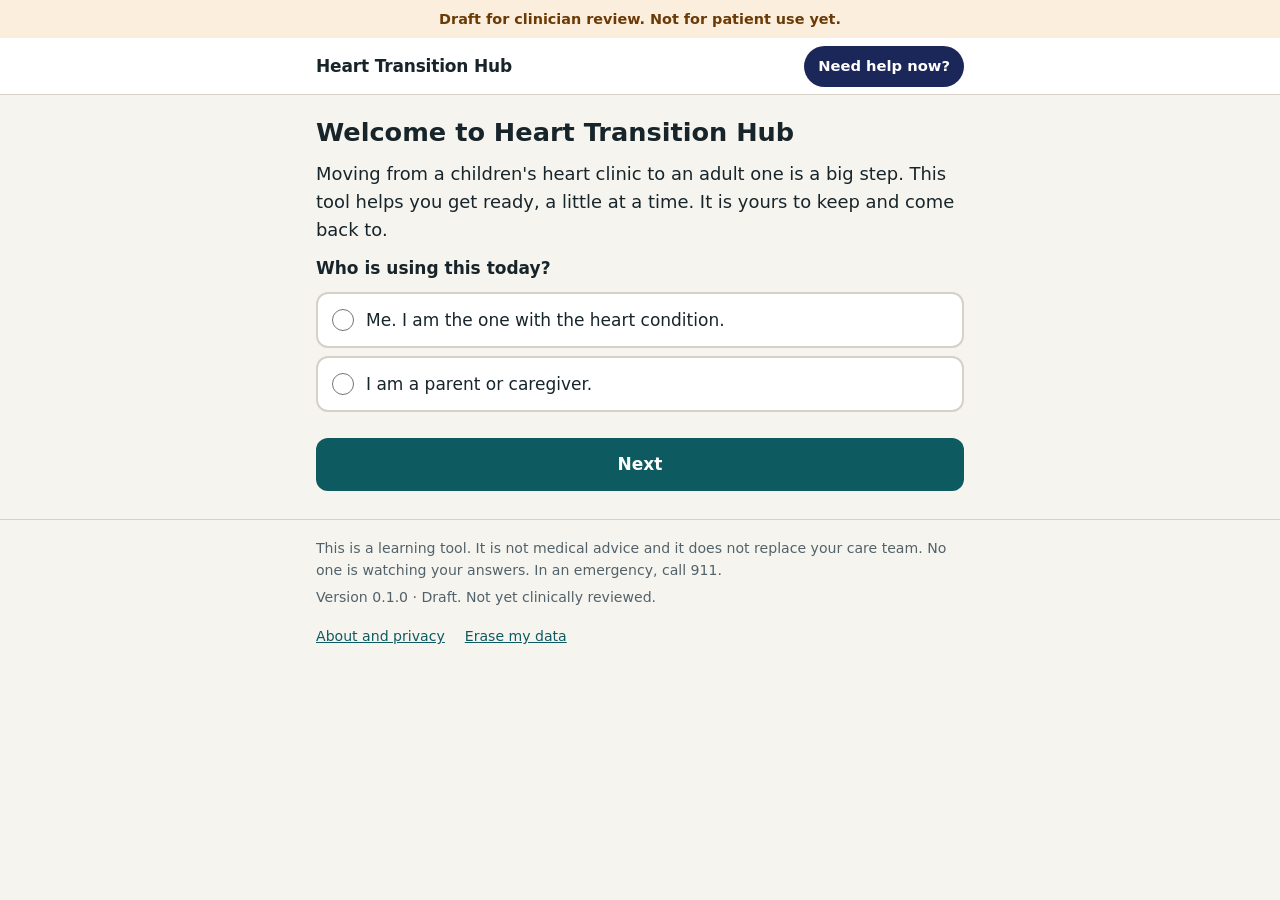
==== index.html @ d945c00b "First working draft of Heart Transition Hub (v0.1.0) Patient-facing tool for young people with conge" ====
<!doctype html>
<html lang="en">
<head>
<meta charset="utf-8">
<meta name="viewport" content="width=device-width, initial-scale=1">
<!-- Nothing typed into this tool may leave the device: connect-src 'none' blocks all network calls from the page. -->
<meta http-equiv="Content-Security-Policy" content="default-src 'none'; script-src 'self'; style-src 'self'; img-src 'self' data:; connect-src 'none'; worker-src 'self'; form-action 'none'; base-uri 'none'">
<meta name="referrer" content="no-referrer">
<meta name="theme-color" content="#0e5a61">
<title>Heart Transition Hub</title>
<link rel="icon" href="data:image/svg+xml,%3Csvg xmlns='http://www.w3.org/2000/svg' viewBox='0 0 32 32'%3E%3Crect width='32' height='32' rx='7' fill='%230e5a61'/%3E%3Cpath d='M16 25s-8-5-8-11a4.5 4.5 0 0 1 8-2.7A4.5 4.5 0 0 1 24 14c0 6-8 11-8 11z' fill='%23fff'/%3E%3C/svg%3E">
<link rel="stylesheet" href="css/styles.css">
</head>
<body>
<div id="app"></div>
<noscript><p class="noscript">Heart Transition Hub needs JavaScript turned on to work. Nothing you type is sent anywhere.</p></noscript>
<script src="js/core.js"></script>
<script src="content/languages.js"></script>
<script src="js/pdf.js"></script>
<script src="js/export.js"></script>
<script src="js/app.js"></script>
</body>
</html>
---- css/styles.css ----
/* Heart Transition Hub. Mobile-first, light and dark, WCAG 2.1 AA contrast. */
:root {
  --bg: #f6f4ef;
  --surface: #ffffff;
  --ink: #17252b;
  --muted: #52626a;
  --line: #d6d1c4;
  --brand: #0e5a61;
  --brand-ink: #ffffff;
  --brand-soft: #dcefee;
  --warm-soft: #fbeedd;
  --warm-ink: #6b3a06;
  --ok: #17693f;
  --danger: #a3261c;
  --crisis: #1c2759;
  --crisis-ink: #ffffff;
  --crisis-btn: #ffffff;
  --crisis-btn-ink: #1c2759;
  --focus: #b4530a;
  --radius: 14px;
  color-scheme: light dark;
}
@media (prefers-color-scheme: dark) {
  :root {
    --bg: #0f171a;
    --surface: #18242a;
    --ink: #e9eff1;
    --muted: #a7b6bd;
    --line: #314149;
    --brand: #74d3d1;
    --brand-ink: #05272a;
    --brand-soft: #163a3d;
    --warm-soft: #3a2a14;
    --warm-ink: #f6d9b0;
    --ok: #7fdcaa;
    --danger: #ff9d92;
    --crisis: #27347a;
    --focus: #ffb86b;
  }
}

* { box-sizing: border-box; }
html { -webkit-text-size-adjust: 100%; }
body {
  margin: 0;
  background: var(--bg);
  color: var(--ink);
  font: 1.0625rem/1.55 system-ui, -apple-system, "Segoe UI", Roboto, "Helvetica Neue", Arial, sans-serif;
  padding-bottom: 76px; /* room for the bottom tab bar */
}
.wrap { max-width: 680px; margin: 0 auto; padding: 0 16px; }
.noscript { max-width: 680px; margin: 40px auto; padding: 0 16px; }

h1 { font-size: 1.6rem; line-height: 1.2; margin: 22px 0 12px; text-wrap: balance; }
h1:focus { outline: none; }
h2 { font-size: 1.2rem; line-height: 1.25; margin: 0 0 8px; }
h3 { font-size: 1.02rem; margin: 18px 0 2px; }
p { margin: 0 0 12px; }
a { color: var(--brand); }
.lead { font-size: 1.12rem; }
.muted, .hint { color: var(--muted); }
.hint { font-size: 0.94rem; margin-bottom: 8px; }
.eyebrow { font-size: 0.82rem; font-weight: 700; letter-spacing: 0.06em; text-transform: uppercase; color: var(--brand); margin-bottom: 6px; }
.section-title { margin: 26px 0 10px; }

:focus-visible { outline: 3px solid var(--focus); outline-offset: 2px; border-radius: 6px; }
main:focus { outline: none; }

.skip { position: absolute; left: -999px; top: 8px; background: var(--surface); padding: 10px 14px; border-radius: 8px; z-index: 20; }
.skip:focus { left: 8px; }

.draft-banner { margin: 0; padding: 8px 16px; text-align: center; font-size: 0.9rem; font-weight: 700; background: var(--warm-soft); color: var(--warm-ink); }

/* header */
.top { background: var(--surface); border-bottom: 1px solid var(--line); }
.top .wrap { display: flex; align-items: center; justify-content: space-between; gap: 12px; min-height: 56px; }
.brand { font-weight: 800; color: var(--ink); text-decoration: none; letter-spacing: -0.01em; }
.help-btn {
  background: var(--crisis); color: var(--crisis-ink); text-decoration: none; font-weight: 700; font-size: 0.92rem;
  padding: 9px 14px; border-radius: 999px; white-space: nowrap;
}

/* tab bar: bottom on phones, under the header on wide screens */
.tabs {
  position: fixed; left: 0; right: 0; bottom: 0; z-index: 10; display: flex;
  background: var(--surface); border-top: 1px solid var(--line);
  padding-bottom: env(safe-area-inset-bottom);
}
.tabs a {
  flex: 1; text-align: center; padding: 16px 4px; min-height: 56px; text-decoration: none;
  color: var(--muted); font-weight: 650; font-size: 0.95rem; border-top: 3px solid transparent;
}
.tabs a[aria-current="page"] { color: var(--brand); border-top-color: var(--brand); }
@media (min-width: 760px) {
  body { padding-bottom: 0; }
  .tabs { position: static; justify-content: center; border-top: 0; border-bottom: 1px solid var(--line); }
  .tabs a { flex: 0 0 150px; border-top: 0; border-bottom: 3px solid transparent; }
  .tabs a[aria-current="page"] { border-bottom-color: var(--brand); }
}

/* cards and callouts */
.card { background: var(--surface); border: 1px solid var(--line); border-radius: var(--radius); padding: 18px; margin: 0 0 16px; }
.card > :last-child { margin-bottom: 0; }
.callout { background: var(--warm-soft); color: var(--warm-ink); border-radius: 12px; padding: 12px 14px; }
.callout.warn { margin-top: 16px; }

/* buttons */
.btn {
  display: inline-flex; align-items: center; justify-content: center; min-height: 48px; padding: 11px 20px;
  border-radius: 12px; border: 2px solid transparent; font: inherit; font-weight: 700; text-decoration: none; cursor: pointer;
}
.btn.primary { background: var(--brand); color: var(--brand-ink); }
.btn.secondary { background: var(--brand-soft); color: var(--ink); border-color: var(--brand); }
.btn.ghost { background: transparent; color: var(--ink); border-color: var(--line); }
.btn.danger { background: transparent; color: var(--danger); border-color: var(--danger); }
.btn.small { min-height: 44px; padding: 6px 14px; font-size: 0.92rem; }
.btn.link { background: none; border: 0; padding: 0; min-height: 44px; color: var(--brand); text-decoration: underline; font-weight: 400; }
.actions { display: flex; gap: 10px; flex-wrap: wrap; margin: 18px 0; }
.actions .btn.primary { flex: 1; }
.actions.stack { flex-direction: column; }

/* forms */
.field { margin: 0 0 16px; }
label, legend { font-weight: 650; }
.field > label { display: block; margin-bottom: 6px; }
input[type="text"], input[type="tel"], input[type="date"], textarea, select {
  width: 100%; min-height: 48px; padding: 10px 12px; font: inherit; color: var(--ink);
  background: var(--surface); border: 2px solid var(--line); border-radius: 10px;
}
input.short { max-width: 9em; }
textarea { resize: vertical; }
fieldset { border: 0; padding: 0; margin: 0 0 16px; min-width: 0; }
legend { padding: 0; margin-bottom: 10px; }
legend.question { font-size: 1.3rem; line-height: 1.3; font-weight: 750; margin-bottom: 16px; }
.stem { color: var(--muted); margin-top: 14px; }
.choice {
  display: flex; align-items: flex-start; gap: 12px; padding: 13px 14px; margin-bottom: 8px; min-height: 52px;
  background: var(--surface); border: 2px solid var(--line); border-radius: 12px; cursor: pointer; font-weight: 500;
}
.choice input { width: 22px; height: 22px; margin: 2px 0 0; flex: none; accent-color: var(--brand); }
.choice:has(input:checked) { border-color: var(--brand); background: var(--brand-soft); }
.choice:has(input:disabled) { opacity: 0.6; cursor: default; }
.explain { margin: -2px 0 12px 14px; padding: 10px 14px; border-left: 4px solid var(--brand); background: var(--brand-soft); border-radius: 0 10px 10px 0; font-size: 0.98rem; }
.error { color: var(--danger); font-weight: 700; }
.row { background: var(--surface); border: 1px solid var(--line); border-radius: var(--radius); padding: 14px; margin-bottom: 12px; }
.row legend { float: left; width: 100%; color: var(--muted); font-size: 0.9rem; }
.row legend + * { clear: both; }
.list > .btn { margin-bottom: 12px; }
.inline { display: flex; gap: 8px; }
.inline input { flex: 1; min-width: 0; }

progress { width: 100%; height: 10px; accent-color: var(--brand); border: 0; border-radius: 999px; overflow: hidden; background: var(--line); appearance: none; -webkit-appearance: none; }
progress::-webkit-progress-bar { background: var(--line); }
progress::-webkit-progress-value { background: var(--brand); }
progress::-moz-progress-bar { background: var(--brand); }

/* lists */
.bullets { margin: 0 0 14px; padding-left: 1.2em; }
.bullets li { margin-bottom: 8px; }
.todo { list-style: none; margin: 0 0 14px; padding: 0; }
.todo li { border-bottom: 1px solid var(--line); }
.todo a { display: flex; justify-content: space-between; align-items: center; gap: 12px; padding: 13px 0; text-decoration: none; color: var(--ink); font-weight: 600; }
.todo a::after { content: "\203A"; color: var(--brand); font-size: 1.3em; line-height: 1; }
.parts { list-style: none; margin: 0 0 16px; padding: 0; counter-reset: part; }
.part {
  display: flex; justify-content: space-between; align-items: center; gap: 10px; padding: 14px 16px; margin-bottom: 8px; min-height: 56px;
  background: var(--surface); border: 1px solid var(--line); border-radius: 12px; text-decoration: none; color: var(--ink); font-weight: 650;
}
.status { font-size: 0.82rem; font-weight: 700; padding: 3px 10px; border-radius: 999px; border: 1px solid var(--line); color: var(--muted); white-space: nowrap; }
.status.ok { color: var(--ok); border-color: var(--ok); }
.tiles { display: grid; gap: 10px; grid-template-columns: repeat(auto-fit, minmax(190px, 1fr)); margin-bottom: 16px; }
.tile { display: flex; flex-direction: column; gap: 6px; padding: 16px; background: var(--surface); border: 1px solid var(--line); border-radius: var(--radius); text-decoration: none; color: var(--ink); }
.tile .muted { font-size: 0.92rem; }
.sources { list-style: none; margin: 0; padding: 0; }
.sources li { padding: 10px 0; border-bottom: 1px solid var(--line); }
.sources li:last-child { border-bottom: 0; }
.sources a { display: block; font-weight: 600; overflow-wrap: anywhere; }
.sources .muted { font-size: 0.9rem; }
.score { font-size: 1.35rem; font-weight: 800; }

/* crisis resources: calm, impossible to miss */
.crisis { background: var(--surface); border: 2px solid var(--crisis); border-radius: var(--radius); padding: 18px; margin: 0 0 16px; }
.crisis.urgent { background: var(--crisis); color: var(--crisis-ink); }
.crisis > :last-child { margin-bottom: 0; }
.crisis-links { display: grid; gap: 10px; margin: 14px 0; }
.crisis-btn { flex-direction: column; align-items: flex-start; gap: 0; background: var(--crisis); color: var(--crisis-ink); padding: 12px 16px; }
.crisis-btn strong { font-size: 1.15rem; }
.crisis-btn span { font-weight: 400; font-size: 0.9rem; }
.crisis.urgent .crisis-btn { background: var(--crisis-btn); color: var(--crisis-btn-ink); }

/* footer */
.foot { margin-top: 28px; padding: 18px 0 24px; border-top: 1px solid var(--line); color: var(--muted); font-size: 0.88rem; }
.foot p { margin-bottom: 6px; }
.foot-actions { display: flex; gap: 20px; align-items: center; flex-wrap: wrap; }
.foot-actions a { display: inline-flex; align-items: center; min-height: 44px; }

@media (prefers-reduced-motion: no-preference) {
  .btn, .choice, .tile, .part { transition: background-color 0.12s, border-color 0.12s; }
}
@media print {
  .top, .tabs, .foot, .skip, .actions { display: none; }
  body { background: #fff; padding: 0; }
}
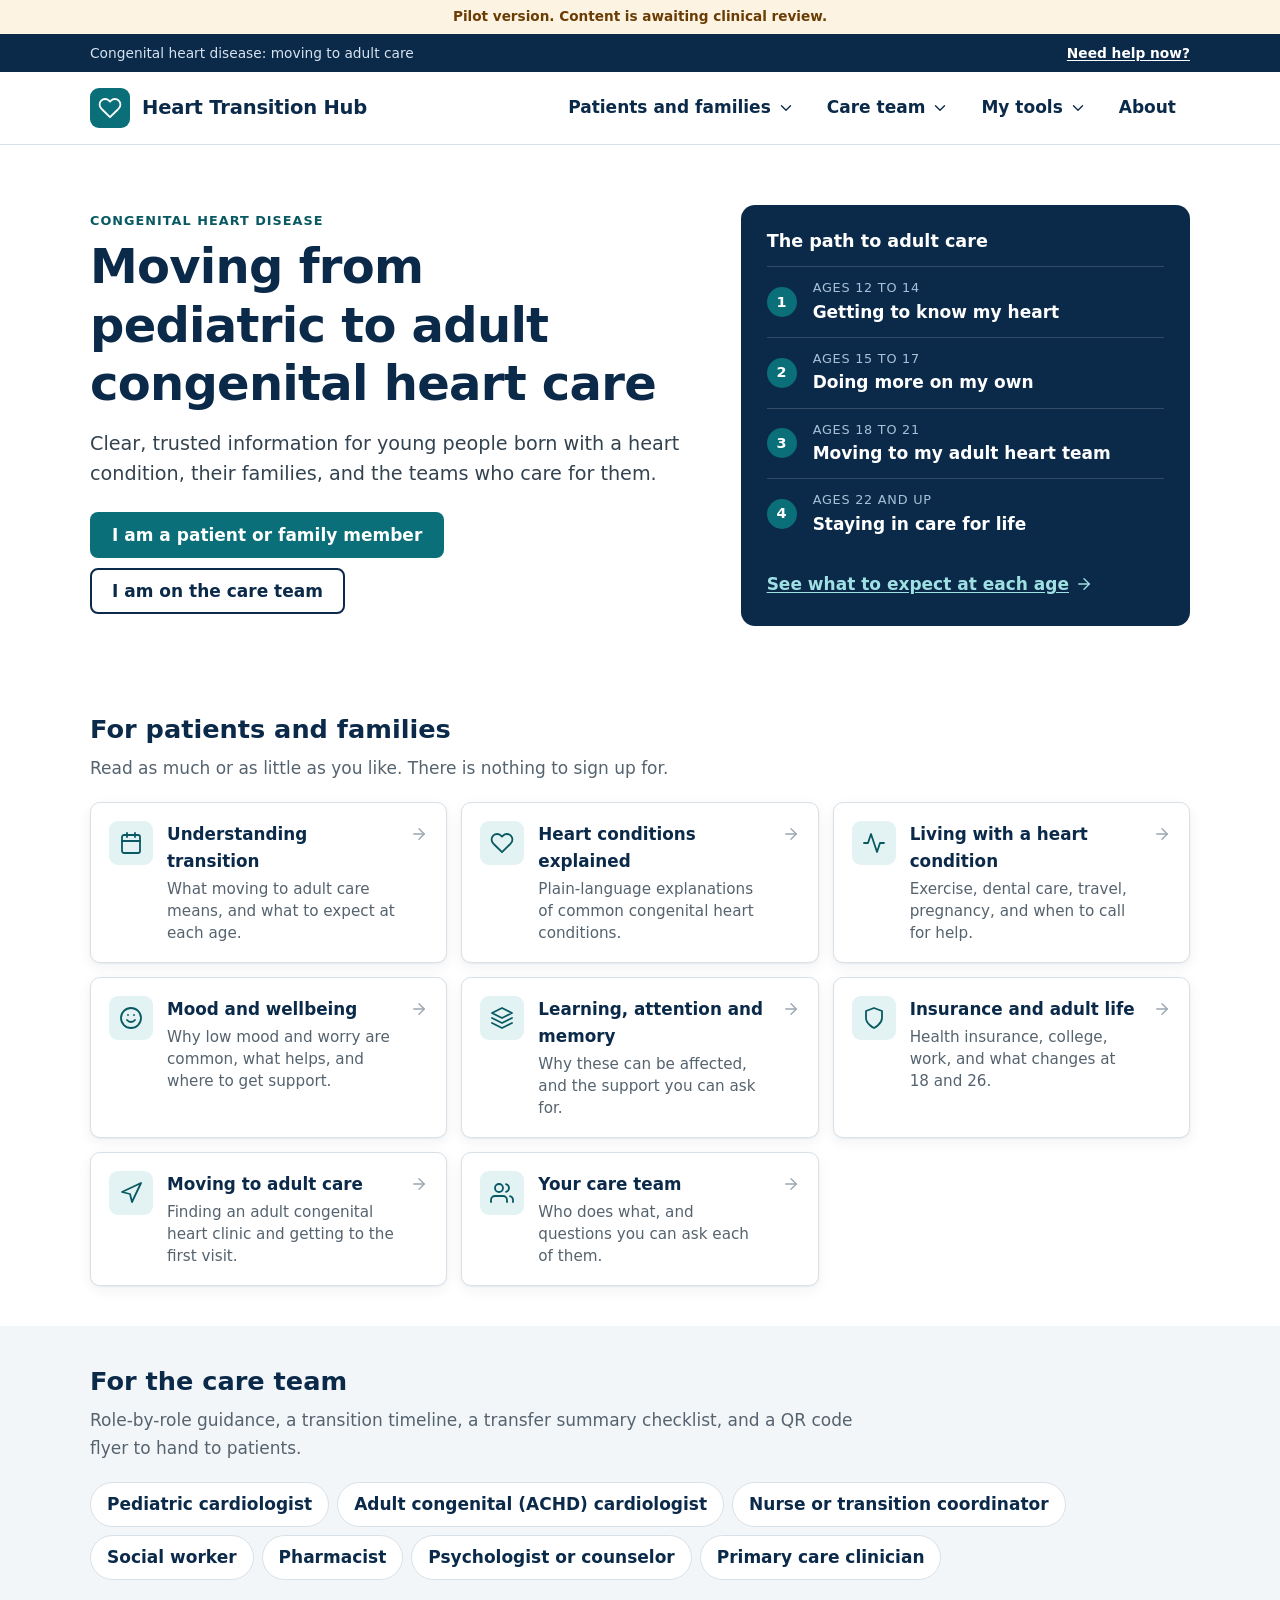
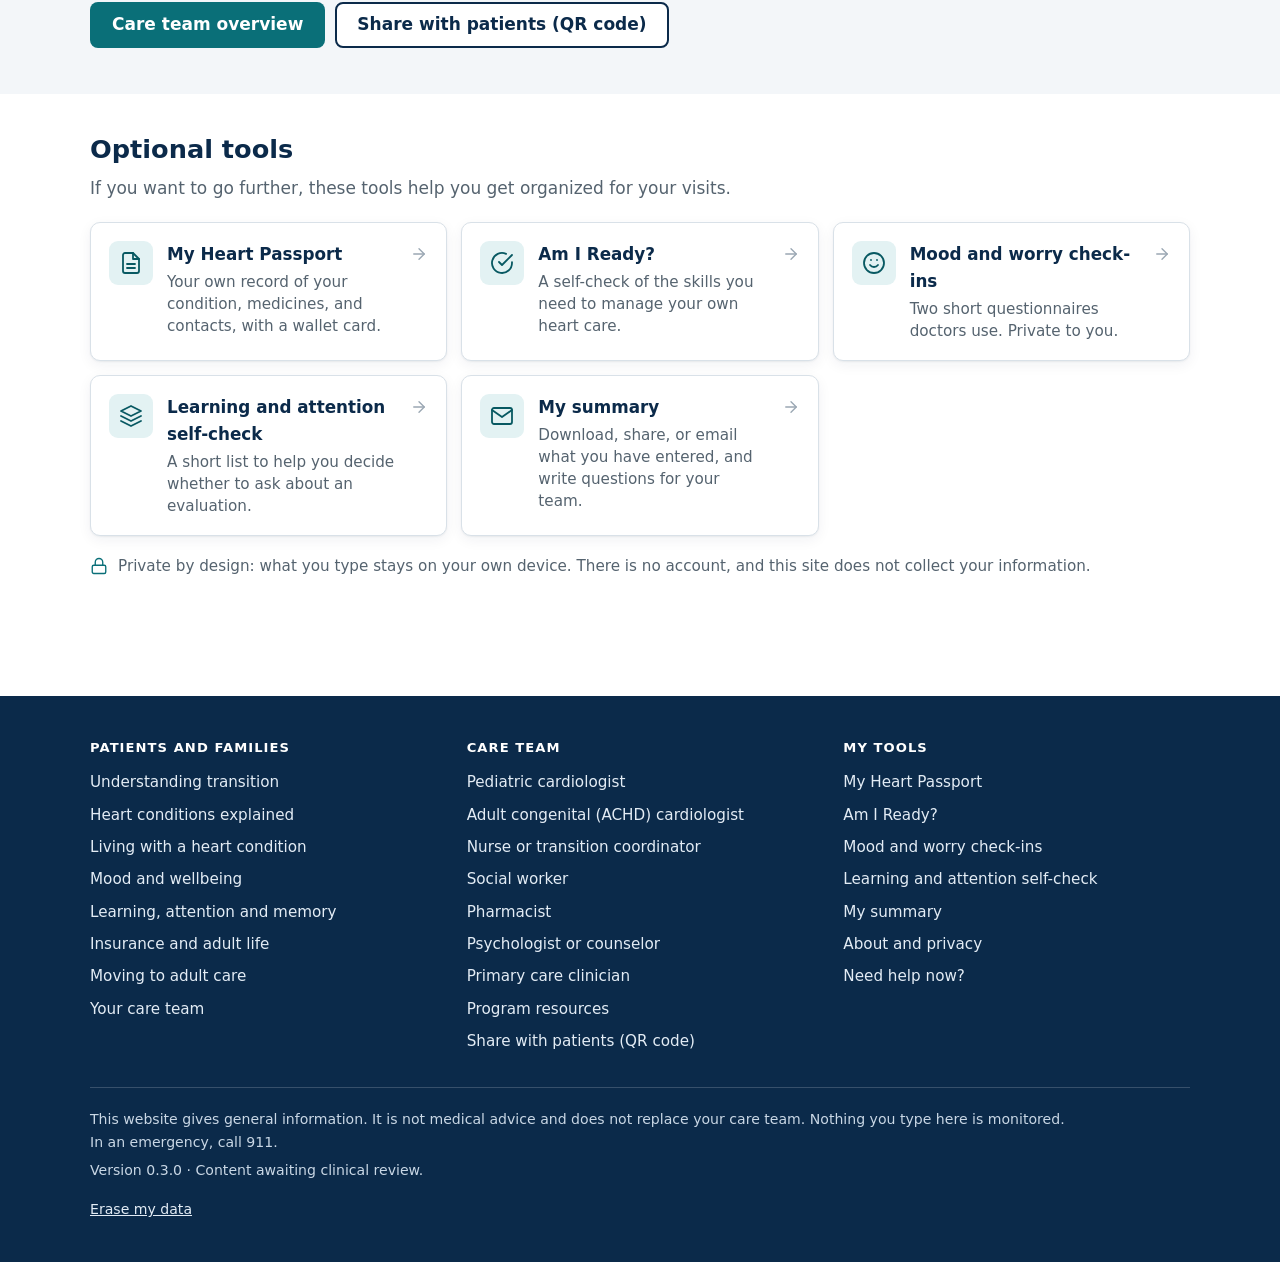
==== commit 8e2948e8: "Redesign as an information website with a care-team section (v0.3.0) The site no longer opens with q" ====
--- a/index.html
+++ b/index.html
@@ -6,9 +6,10 @@
 <!-- Nothing typed into this tool may leave the device: connect-src 'none' blocks all network calls from the page. -->
 <meta http-equiv="Content-Security-Policy" content="default-src 'none'; script-src 'self'; style-src 'self'; img-src 'self' data:; connect-src 'none'; worker-src 'self'; form-action 'none'; base-uri 'none'">
 <meta name="referrer" content="no-referrer">
-<meta name="theme-color" content="#0e5a61">
+<meta name="theme-color" content="#0b2a4a">
+<meta name="description" content="Clear information for young people with congenital heart disease moving from pediatric to adult heart care, their families, and their care teams.">
 <title>Heart Transition Hub</title>
-<link rel="icon" href="data:image/svg+xml,%3Csvg xmlns='http://www.w3.org/2000/svg' viewBox='0 0 32 32'%3E%3Crect width='32' height='32' rx='7' fill='%230e5a61'/%3E%3Cpath d='M16 25s-8-5-8-11a4.5 4.5 0 0 1 8-2.7A4.5 4.5 0 0 1 24 14c0 6-8 11-8 11z' fill='%23fff'/%3E%3C/svg%3E">
+<link rel="icon" href="data:image/svg+xml,%3Csvg xmlns='http://www.w3.org/2000/svg' viewBox='0 0 32 32'%3E%3Crect width='32' height='32' rx='7' fill='%230a6f78'/%3E%3Cpath d='M16 25s-8-5-8-11a4.5 4.5 0 0 1 8-2.7A4.5 4.5 0 0 1 24 14c0 6-8 11-8 11z' fill='%23fff'/%3E%3C/svg%3E">
 <link rel="stylesheet" href="css/styles.css">
 </head>
 <body>
--- a/css/styles.css
+++ b/css/styles.css
@@ -1,203 +1,286 @@
-/* Heart Transition Hub. Mobile-first, light and dark, WCAG 2.1 AA contrast. */
+/* Heart Transition Hub. Clinical, information-first design. WCAG 2.1 AA contrast. */
 :root {
-  --bg: #f6f4ef;
-  --surface: #ffffff;
-  --ink: #17252b;
-  --muted: #52626a;
-  --line: #d6d1c4;
-  --brand: #0e5a61;
-  --brand-ink: #ffffff;
-  --brand-soft: #dcefee;
-  --warm-soft: #fbeedd;
-  --warm-ink: #6b3a06;
+  --navy: #0b2a4a;
+  --navy-2: #123a63;
+  --teal: #0a6f78;
+  --teal-dark: #085962;
+  --teal-soft: #e3f2f3;
+  --ink: #1b2733;
+  --muted: #55636f;
+  --line: #d9e1e8;
+  --bg: #ffffff;
+  --bg-alt: #f3f6f9;
+  --warm-soft: #fdf3e3;
+  --warm-ink: #6a3d05;
   --ok: #17693f;
-  --danger: #a3261c;
-  --crisis: #1c2759;
-  --crisis-ink: #ffffff;
-  --crisis-btn: #ffffff;
-  --crisis-btn-ink: #1c2759;
-  --focus: #b4530a;
-  --radius: 14px;
-  color-scheme: light dark;
-}
-@media (prefers-color-scheme: dark) {
-  :root {
-    --bg: #0f171a;
-    --surface: #18242a;
-    --ink: #e9eff1;
-    --muted: #a7b6bd;
-    --line: #314149;
-    --brand: #74d3d1;
-    --brand-ink: #05272a;
-    --brand-soft: #163a3d;
-    --warm-soft: #3a2a14;
-    --warm-ink: #f6d9b0;
-    --ok: #7fdcaa;
-    --danger: #ff9d92;
-    --crisis: #27347a;
-    --focus: #ffb86b;
-  }
+  --danger: #a4262c;
+  --focus: #c2570c;
+  --radius: 10px;
+  --shadow: 0 1px 2px rgba(11, 42, 74, 0.06), 0 4px 14px rgba(11, 42, 74, 0.06);
+  color-scheme: light;
 }
 
 * { box-sizing: border-box; }
-html { -webkit-text-size-adjust: 100%; }
+html { -webkit-text-size-adjust: 100%; scroll-behavior: smooth; }
 body {
-  margin: 0;
-  background: var(--bg);
-  color: var(--ink);
-  font: 1.0625rem/1.55 system-ui, -apple-system, "Segoe UI", Roboto, "Helvetica Neue", Arial, sans-serif;
-  padding-bottom: 76px; /* room for the bottom tab bar */
-}
-.wrap { max-width: 680px; margin: 0 auto; padding: 0 16px; }
-.noscript { max-width: 680px; margin: 40px auto; padding: 0 16px; }
-
-h1 { font-size: 1.6rem; line-height: 1.2; margin: 22px 0 12px; text-wrap: balance; }
+  margin: 0; background: var(--bg); color: var(--ink);
+  font: 1.0625rem/1.6 "Segoe UI", system-ui, -apple-system, Roboto, "Helvetica Neue", Arial, sans-serif;
+}
+.wrap { max-width: 1140px; margin: 0 auto; padding: 0 20px; }
+.wrap.reading { max-width: 800px; }
+.narrow { max-width: 760px; }
+.noscript { max-width: 760px; margin: 40px auto; padding: 0 20px; }
+
+h1, h2, h3, h4 { color: var(--navy); line-height: 1.22; margin: 0; text-wrap: balance; }
+h1 { font-size: clamp(1.75rem, 1.2rem + 2vw, 2.35rem); letter-spacing: -0.015em; margin: 6px 0 14px; }
 h1:focus { outline: none; }
-h2 { font-size: 1.2rem; line-height: 1.25; margin: 0 0 8px; }
-h3 { font-size: 1.02rem; margin: 18px 0 2px; }
-p { margin: 0 0 12px; }
-a { color: var(--brand); }
-.lead { font-size: 1.12rem; }
+h2 { font-size: 1.35rem; margin: 30px 0 10px; }
+h3 { font-size: 1.15rem; margin: 0 0 8px; }
+h4 { font-size: 0.98rem; margin: 16px 0 6px; }
+p { margin: 0 0 14px; }
+a { color: var(--teal-dark); text-underline-offset: 2px; }
+a:hover { color: var(--navy); }
+.lead { font-size: 1.2rem; color: #33424f; margin-bottom: 22px; }
 .muted, .hint { color: var(--muted); }
-.hint { font-size: 0.94rem; margin-bottom: 8px; }
-.eyebrow { font-size: 0.82rem; font-weight: 700; letter-spacing: 0.06em; text-transform: uppercase; color: var(--brand); margin-bottom: 6px; }
-.section-title { margin: 26px 0 10px; }
-
-:focus-visible { outline: 3px solid var(--focus); outline-offset: 2px; border-radius: 6px; }
+.hint { font-size: 0.94rem; margin-bottom: 10px; }
+.eyebrow { font-size: 0.8rem; font-weight: 700; letter-spacing: 0.08em; text-transform: uppercase; color: var(--teal-dark); margin-bottom: 6px; }
+.section-title { margin: 40px 0 6px; }
+.visually-hidden { position: absolute; width: 1px; height: 1px; overflow: hidden; clip-path: inset(50%); white-space: nowrap; }
+
+:focus-visible { outline: 3px solid var(--focus); outline-offset: 2px; border-radius: 4px; }
 main:focus { outline: none; }
-
-.skip { position: absolute; left: -999px; top: 8px; background: var(--surface); padding: 10px 14px; border-radius: 8px; z-index: 20; }
+.skip { position: absolute; left: -999px; top: 8px; background: #fff; padding: 10px 14px; border-radius: 6px; z-index: 50; }
 .skip:focus { left: 8px; }
 
-.draft-banner { margin: 0; padding: 8px 16px; text-align: center; font-size: 0.9rem; font-weight: 700; background: var(--warm-soft); color: var(--warm-ink); }
-
-/* header */
-.top { background: var(--surface); border-bottom: 1px solid var(--line); }
-.top .wrap { display: flex; align-items: center; justify-content: space-between; gap: 12px; min-height: 56px; }
-.brand { font-weight: 800; color: var(--ink); text-decoration: none; letter-spacing: -0.01em; }
-.help-btn {
-  background: var(--crisis); color: var(--crisis-ink); text-decoration: none; font-weight: 700; font-size: 0.92rem;
-  padding: 9px 14px; border-radius: 999px; white-space: nowrap;
-}
-
-/* tab bar: bottom on phones, under the header on wide screens */
-.tabs {
-  position: fixed; left: 0; right: 0; bottom: 0; z-index: 10; display: flex;
-  background: var(--surface); border-top: 1px solid var(--line);
-  padding-bottom: env(safe-area-inset-bottom);
-}
-.tabs a {
-  flex: 1; text-align: center; padding: 16px 4px; min-height: 56px; text-decoration: none;
-  color: var(--muted); font-weight: 650; font-size: 0.95rem; border-top: 3px solid transparent;
-}
-.tabs a[aria-current="page"] { color: var(--brand); border-top-color: var(--brand); }
-@media (min-width: 760px) {
-  body { padding-bottom: 0; }
-  .tabs { position: static; justify-content: center; border-top: 0; border-bottom: 1px solid var(--line); }
-  .tabs a { flex: 0 0 150px; border-top: 0; border-bottom: 3px solid transparent; }
-  .tabs a[aria-current="page"] { border-bottom-color: var(--brand); }
-}
-
-/* cards and callouts */
-.card { background: var(--surface); border: 1px solid var(--line); border-radius: var(--radius); padding: 18px; margin: 0 0 16px; }
+.icon { width: 24px; height: 24px; flex: none; fill: none; stroke: currentColor; stroke-width: 1.8; stroke-linecap: round; stroke-linejoin: round; }
+.icon.sm { width: 18px; height: 18px; }
+
+/* ---------- header ---------- */
+.draft-banner { margin: 0; padding: 6px 16px; text-align: center; font-size: 0.85rem; font-weight: 600; background: var(--warm-soft); color: var(--warm-ink); }
+.site-header { background: #fff; border-bottom: 1px solid var(--line); position: relative; z-index: 20; }
+.util { background: var(--navy); color: #d6e2ee; font-size: 0.86rem; }
+.util .wrap { display: flex; justify-content: space-between; align-items: center; gap: 16px; min-height: 38px; }
+.help-link { color: #fff; font-weight: 700; white-space: nowrap; padding: 8px 0; }
+.help-link:hover { color: #fff; }
+.bar { display: flex; align-items: center; justify-content: space-between; gap: 20px; min-height: 72px; }
+.brand { display: inline-flex; align-items: center; gap: 12px; text-decoration: none; color: var(--navy); font-weight: 750; font-size: 1.22rem; letter-spacing: -0.01em; }
+.brand-mark { display: inline-flex; align-items: center; justify-content: center; width: 40px; height: 40px; border-radius: 9px; background: var(--teal); color: #fff; }
+.nav { display: flex; align-items: center; gap: 4px; list-style: none; margin: 0; padding: 0; }
+.has-menu { position: relative; }
+.nav-btn, .nav-link {
+  display: inline-flex; align-items: center; gap: 6px; min-height: 44px; padding: 8px 14px; border: 0; background: none; border-radius: 6px;
+  font: inherit; font-weight: 600; color: var(--navy); text-decoration: none; cursor: pointer;
+}
+.nav-btn:hover, .nav-link:hover, .nav-btn[aria-expanded="true"] { background: var(--bg-alt); color: var(--navy); }
+.nav-btn[aria-expanded="true"] .icon { transform: rotate(180deg); }
+.menu {
+  position: absolute; top: calc(100% + 6px); left: 0; min-width: 300px; margin: 0; padding: 8px; list-style: none;
+  background: #fff; border: 1px solid var(--line); border-radius: var(--radius); box-shadow: 0 12px 32px rgba(11, 42, 74, 0.16);
+}
+.has-menu:nth-last-child(2) .menu { left: auto; right: 0; }
+.menu a { display: block; padding: 10px 12px; border-radius: 6px; text-decoration: none; color: var(--ink); }
+.menu a:hover { background: var(--teal-soft); color: var(--navy); }
+.menu-top a { font-weight: 700; color: var(--teal-dark); }
+.menu-top + li:not(.menu-top), li:not(.menu-top) + .menu-top { border-top: 1px solid var(--line); margin-top: 6px; padding-top: 6px; }
+.menu-toggle { display: none; align-items: center; gap: 8px; min-height: 44px; padding: 8px 12px; border: 1px solid var(--line); border-radius: 6px; background: #fff; font: inherit; font-weight: 600; color: var(--navy); cursor: pointer; }
+
+@media (max-width: 920px) {
+  .util span { display: none; }
+  .util .wrap { justify-content: flex-end; }
+  .bar { flex-wrap: wrap; min-height: 64px; gap: 10px; }
+  .brand { font-size: 1.06rem; gap: 10px; }
+  .brand-mark { width: 36px; height: 36px; }
+  .menu-toggle { padding: 8px 10px; }
+  .menu-toggle { display: inline-flex; }
+  .site-header nav { display: none; flex-basis: 100%; padding-bottom: 14px; }
+  .site-header.open nav { display: block; }
+  .nav { flex-direction: column; align-items: stretch; gap: 2px; }
+  .nav-btn, .nav-link { width: 100%; justify-content: space-between; padding: 12px; }
+  .menu, .has-menu:nth-last-child(2) .menu { position: static; min-width: 0; box-shadow: none; border: 0; border-left: 3px solid var(--teal-soft); border-radius: 0; margin: 0 0 8px 12px; padding: 0 0 0 6px; }
+}
+
+/* ---------- page furniture ---------- */
+main { padding: 26px 0 64px; min-height: 55vh; }
+.crumbs ol { display: flex; flex-wrap: wrap; gap: 4px 0; list-style: none; margin: 0 0 14px; padding: 0; font-size: 0.9rem; color: var(--muted); }
+.crumbs li + li::before { content: "\203A"; margin: 0 8px; color: #9aa7b3; }
+.crumbs a { color: var(--muted); }
+
+.card { background: #fff; border: 1px solid var(--line); border-radius: var(--radius); padding: 22px; margin: 22px 0; box-shadow: var(--shadow); }
+.card > h2:first-child, .card > h3:first-child { margin-top: 0; }
 .card > :last-child { margin-bottom: 0; }
-.callout { background: var(--warm-soft); color: var(--warm-ink); border-radius: 12px; padding: 12px 14px; }
-.callout.warn { margin-top: 16px; }
-
-/* buttons */
+.callout { background: var(--teal-soft); border-left: 4px solid var(--teal); color: #0d3b40; border-radius: 0 8px 8px 0; padding: 14px 16px; margin: 18px 0; }
+.callout.warn { background: var(--warm-soft); border-color: #c98a1b; color: var(--warm-ink); }
+.privacy-note { display: flex; gap: 10px; align-items: flex-start; color: var(--muted); font-size: 0.95rem; margin-top: 18px; }
+.privacy-note .icon { color: var(--teal); margin-top: 3px; }
+
+/* ---------- home ---------- */
+.home { padding: 0; }
+.hero { display: grid; grid-template-columns: 1.35fr 1fr; gap: 44px; align-items: center; padding: 34px 0 48px; }
+.hero h1 { font-size: clamp(2rem, 1.3rem + 2.6vw, 3rem); margin-bottom: 16px; }
+.hero .lead { max-width: 34em; }
+.hero-panel { background: var(--navy); color: #e6eef6; border-radius: 14px; padding: 26px 26px 20px; }
+.hero-panel h2 { color: #fff; font-size: 1.1rem; margin: 0 0 14px; }
+.stages { list-style: none; margin: 0 0 14px; padding: 0; counter-reset: s; }
+.stages li { display: grid; grid-template-columns: 34px 1fr; column-gap: 12px; padding: 11px 0; border-top: 1px solid rgba(255, 255, 255, 0.16); counter-increment: s; }
+.stages li::before { content: counter(s); grid-row: span 2; align-self: center; width: 30px; height: 30px; border-radius: 50%; background: var(--teal); color: #fff; font-weight: 700; font-size: 0.9rem; display: flex; align-items: center; justify-content: center; }
+.stage-age { font-size: 0.8rem; letter-spacing: 0.06em; text-transform: uppercase; color: #a9c1d8; }
+.stage-name { font-weight: 650; color: #fff; }
+.more { display: inline-flex; align-items: center; gap: 6px; font-weight: 650; }
+.hero-panel .more { color: #9fe0e3; padding: 8px 0; }
+.block { padding: 40px 0; }
+.block > h2 { margin-top: 0; font-size: 1.6rem; }
+.block-lead { color: var(--muted); margin-bottom: 20px; max-width: 46em; }
+.band { background: var(--bg-alt); box-shadow: 0 0 0 100vmax var(--bg-alt); clip-path: inset(0 -100vmax); }
+.grid { display: grid; grid-template-columns: repeat(auto-fill, minmax(300px, 1fr)); gap: 14px; }
+.scard { display: flex; gap: 14px; align-items: flex-start; padding: 18px; background: #fff; border: 1px solid var(--line); border-radius: var(--radius); text-decoration: none; color: var(--ink); box-shadow: var(--shadow); }
+.scard:hover { border-color: var(--teal); color: var(--ink); }
+.scard-icon { display: inline-flex; align-items: center; justify-content: center; width: 44px; height: 44px; flex: none; border-radius: 9px; background: var(--teal-soft); color: var(--teal-dark); }
+.scard-body { display: flex; flex-direction: column; gap: 3px; flex: 1; }
+.scard-body strong { color: var(--navy); font-size: 1.05rem; }
+.scard-body span { color: var(--muted); font-size: 0.95rem; line-height: 1.45; }
+.go { color: #9aa7b3; margin-top: 4px; }
+.scard:hover .go, .part:hover .go { color: var(--teal); }
+.chips { display: flex; flex-wrap: wrap; gap: 8px; margin-bottom: 8px; }
+.chip { display: inline-flex; align-items: center; min-height: 44px; padding: 8px 16px; background: #fff; border: 1px solid var(--line); border-radius: 999px; text-decoration: none; font-weight: 600; color: var(--navy); }
+.chip:hover { border-color: var(--teal); background: var(--teal-soft); }
+@media (max-width: 860px) { .hero { grid-template-columns: 1fr; gap: 26px; padding-top: 14px; } }
+
+/* ---------- buttons ---------- */
 .btn {
-  display: inline-flex; align-items: center; justify-content: center; min-height: 48px; padding: 11px 20px;
-  border-radius: 12px; border: 2px solid transparent; font: inherit; font-weight: 700; text-decoration: none; cursor: pointer;
-}
-.btn.primary { background: var(--brand); color: var(--brand-ink); }
-.btn.secondary { background: var(--brand-soft); color: var(--ink); border-color: var(--brand); }
-.btn.ghost { background: transparent; color: var(--ink); border-color: var(--line); }
-.btn.danger { background: transparent; color: var(--danger); border-color: var(--danger); }
+  display: inline-flex; align-items: center; justify-content: center; gap: 8px; min-height: 46px; padding: 10px 20px;
+  border-radius: 8px; border: 2px solid transparent; font: inherit; font-weight: 650; text-decoration: none; cursor: pointer; line-height: 1.25;
+}
+.btn.primary { background: var(--teal); color: #fff; }
+.btn.primary:hover { background: var(--teal-dark); color: #fff; }
+.btn.secondary { background: var(--navy); color: #fff; }
+.btn.secondary:hover { background: var(--navy-2); color: #fff; }
+.btn.outline { background: #fff; color: var(--navy); border-color: var(--navy); }
+.btn.outline:hover { background: var(--bg-alt); }
+.btn.ghost { background: #fff; color: var(--ink); border-color: var(--line); }
+.btn.ghost:hover { border-color: #9aa7b3; }
+.btn.danger { background: #fff; color: var(--danger); border-color: var(--danger); }
 .btn.small { min-height: 44px; padding: 6px 14px; font-size: 0.92rem; }
-.btn.link { background: none; border: 0; padding: 0; min-height: 44px; color: var(--brand); text-decoration: underline; font-weight: 400; }
-.actions { display: flex; gap: 10px; flex-wrap: wrap; margin: 18px 0; }
-.actions .btn.primary { flex: 1; }
-.actions.stack { flex-direction: column; }
-
-/* forms */
+.btn.link { background: none; border: 0; padding: 0; min-height: 44px; color: var(--teal-dark); text-decoration: underline; font-weight: 400; }
+.btn:disabled { opacity: 0.6; cursor: default; }
+.actions { display: flex; gap: 10px; flex-wrap: wrap; margin: 22px 0 6px; }
+
+/* ---------- forms ---------- */
 .field { margin: 0 0 16px; }
-label, legend { font-weight: 650; }
+label, legend { font-weight: 650; color: var(--navy); }
 .field > label { display: block; margin-bottom: 6px; }
 input[type="text"], input[type="tel"], input[type="date"], textarea, select {
-  width: 100%; min-height: 48px; padding: 10px 12px; font: inherit; color: var(--ink);
-  background: var(--surface); border: 2px solid var(--line); border-radius: 10px;
+  width: 100%; min-height: 46px; padding: 9px 12px; font: inherit; color: var(--ink); background: #fff; border: 1.5px solid #b7c3ce; border-radius: 8px;
 }
 input.short { max-width: 9em; }
 textarea { resize: vertical; }
-fieldset { border: 0; padding: 0; margin: 0 0 16px; min-width: 0; }
+fieldset { border: 0; padding: 0; margin: 0 0 18px; min-width: 0; }
 legend { padding: 0; margin-bottom: 10px; }
-legend.question { font-size: 1.3rem; line-height: 1.3; font-weight: 750; margin-bottom: 16px; }
+legend.question { font-size: 1.35rem; line-height: 1.3; font-weight: 700; margin-bottom: 16px; }
 .stem { color: var(--muted); margin-top: 14px; }
 .choice {
-  display: flex; align-items: flex-start; gap: 12px; padding: 13px 14px; margin-bottom: 8px; min-height: 52px;
-  background: var(--surface); border: 2px solid var(--line); border-radius: 12px; cursor: pointer; font-weight: 500;
-}
-.choice input { width: 22px; height: 22px; margin: 2px 0 0; flex: none; accent-color: var(--brand); }
-.choice:has(input:checked) { border-color: var(--brand); background: var(--brand-soft); }
+  display: flex; align-items: flex-start; gap: 12px; padding: 12px 14px; margin-bottom: 8px; min-height: 50px;
+  background: #fff; border: 1.5px solid #b7c3ce; border-radius: 8px; cursor: pointer; font-weight: 500; color: var(--ink);
+}
+.choice input { width: 20px; height: 20px; margin: 3px 0 0; flex: none; accent-color: var(--teal); }
+.choice:has(input:checked) { border-color: var(--teal); background: var(--teal-soft); }
 .choice:has(input:disabled) { opacity: 0.6; cursor: default; }
-.explain { margin: -2px 0 12px 14px; padding: 10px 14px; border-left: 4px solid var(--brand); background: var(--brand-soft); border-radius: 0 10px 10px 0; font-size: 0.98rem; }
+.choice strong { color: var(--navy); }
+.sub { display: block; color: var(--muted); font-size: 0.94rem; font-weight: 400; margin-top: 2px; }
+.explain { margin: -2px 0 12px 14px; padding: 10px 14px; border-left: 4px solid var(--teal); background: var(--teal-soft); border-radius: 0 8px 8px 0; font-size: 0.98rem; }
 .error { color: var(--danger); font-weight: 700; }
-.row { background: var(--surface); border: 1px solid var(--line); border-radius: var(--radius); padding: 14px; margin-bottom: 12px; }
+.row { background: var(--bg-alt); border: 1px solid var(--line); border-radius: var(--radius); padding: 14px; margin-bottom: 12px; }
 .row legend { float: left; width: 100%; color: var(--muted); font-size: 0.9rem; }
 .row legend + * { clear: both; }
 .list > .btn { margin-bottom: 12px; }
 .inline { display: flex; gap: 8px; }
 .inline input { flex: 1; min-width: 0; }
-
-progress { width: 100%; height: 10px; accent-color: var(--brand); border: 0; border-radius: 999px; overflow: hidden; background: var(--line); appearance: none; -webkit-appearance: none; }
+.seg { margin-bottom: 18px; }
+.seg legend { font-weight: 600; margin-bottom: 8px; color: var(--ink); }
+.seg-row { display: grid; grid-template-columns: repeat(3, 1fr); gap: 6px; }
+.seg-row label { position: relative; display: flex; align-items: center; justify-content: center; text-align: center; min-height: 46px; padding: 8px 4px;
+  background: #fff; border: 1.5px solid #b7c3ce; border-radius: 8px; cursor: pointer; font-weight: 600; font-size: 0.95rem; color: var(--ink); }
+.seg-row input { position: absolute; opacity: 0; inset: 0; width: 100%; height: 100%; margin: 0; cursor: pointer; }
+.seg-row label:has(input:checked) { border-color: var(--teal); background: var(--teal); color: #fff; }
+.seg-row label:has(input:focus-visible) { outline: 3px solid var(--focus); outline-offset: 2px; }
+.page > .choice, .page > .btn.link { margin-top: 8px; }
+
+progress { width: 100%; height: 8px; border: 0; border-radius: 999px; overflow: hidden; background: var(--line); appearance: none; -webkit-appearance: none; }
 progress::-webkit-progress-bar { background: var(--line); }
-progress::-webkit-progress-value { background: var(--brand); }
-progress::-moz-progress-bar { background: var(--brand); }
-
-/* lists */
-.bullets { margin: 0 0 14px; padding-left: 1.2em; }
+progress::-webkit-progress-value { background: var(--teal); }
+progress::-moz-progress-bar { background: var(--teal); }
+
+/* ---------- lists and tables ---------- */
+.bullets { margin: 0 0 16px; padding-left: 1.25em; }
 .bullets li { margin-bottom: 8px; }
-.todo { list-style: none; margin: 0 0 14px; padding: 0; }
-.todo li { border-bottom: 1px solid var(--line); }
-.todo a { display: flex; justify-content: space-between; align-items: center; gap: 12px; padding: 13px 0; text-decoration: none; color: var(--ink); font-weight: 600; }
-.todo a::after { content: "\203A"; color: var(--brand); font-size: 1.3em; line-height: 1; }
-.parts { list-style: none; margin: 0 0 16px; padding: 0; counter-reset: part; }
+.bullets li::marker { color: var(--teal); }
+.parts { list-style: none; margin: 18px 0; padding: 0; }
 .part {
-  display: flex; justify-content: space-between; align-items: center; gap: 10px; padding: 14px 16px; margin-bottom: 8px; min-height: 56px;
-  background: var(--surface); border: 1px solid var(--line); border-radius: 12px; text-decoration: none; color: var(--ink); font-weight: 650;
-}
-.status { font-size: 0.82rem; font-weight: 700; padding: 3px 10px; border-radius: 999px; border: 1px solid var(--line); color: var(--muted); white-space: nowrap; }
+  display: flex; justify-content: space-between; align-items: center; gap: 14px; padding: 15px 18px; margin-bottom: 8px; min-height: 58px;
+  background: #fff; border: 1px solid var(--line); border-radius: var(--radius); text-decoration: none; color: var(--navy); font-weight: 650; box-shadow: var(--shadow);
+}
+.part:hover { border-color: var(--teal); color: var(--navy); }
+.part .go { margin: 0; }
+.status { font-size: 0.8rem; font-weight: 700; padding: 3px 10px; border-radius: 999px; border: 1px solid var(--line); color: var(--muted); white-space: nowrap; }
 .status.ok { color: var(--ok); border-color: var(--ok); }
-.tiles { display: grid; gap: 10px; grid-template-columns: repeat(auto-fit, minmax(190px, 1fr)); margin-bottom: 16px; }
-.tile { display: flex; flex-direction: column; gap: 6px; padding: 16px; background: var(--surface); border: 1px solid var(--line); border-radius: var(--radius); text-decoration: none; color: var(--ink); }
-.tile .muted { font-size: 0.92rem; }
-.sources { list-style: none; margin: 0; padding: 0; }
-.sources li { padding: 10px 0; border-bottom: 1px solid var(--line); }
+.sources { list-style: none; margin: 0 0 16px; padding: 0; }
+.sources li { padding: 11px 0; border-bottom: 1px solid var(--line); }
 .sources li:last-child { border-bottom: 0; }
 .sources a { display: block; font-weight: 600; overflow-wrap: anywhere; }
 .sources .muted { font-size: 0.9rem; }
-.score { font-size: 1.35rem; font-weight: 800; }
-
-/* crisis resources: calm, impossible to miss */
-.crisis { background: var(--surface); border: 2px solid var(--crisis); border-radius: var(--radius); padding: 18px; margin: 0 0 16px; }
-.crisis.urgent { background: var(--crisis); color: var(--crisis-ink); }
+.asks { list-style: none; margin: 0; padding: 0; }
+.asks li { display: flex; flex-wrap: wrap; align-items: center; justify-content: space-between; gap: 8px 16px; padding: 12px 0; border-bottom: 1px solid var(--line); }
+.asks li:last-child { border-bottom: 0; padding-bottom: 0; }
+.asks li span { flex: 1 1 260px; }
+.score { font-size: 1.4rem; font-weight: 750; color: var(--navy); }
+.deflist { margin: 0 0 16px; }
+.deflist dt { font-weight: 700; color: var(--navy); margin-top: 12px; }
+.deflist dd { margin: 2px 0 0; }
+.table { width: 100%; border-collapse: collapse; margin: 0 0 18px; }
+.table th, .table td { text-align: left; vertical-align: top; padding: 11px 12px; border-bottom: 1px solid var(--line); }
+.table th { width: 8.5em; color: var(--navy); white-space: nowrap; background: var(--bg-alt); }
+
+.accordion { margin: 18px 0; border: 1px solid var(--line); border-radius: var(--radius); box-shadow: var(--shadow); overflow: hidden; }
+.accordion details + details { border-top: 1px solid var(--line); }
+.accordion summary { cursor: pointer; padding: 15px 18px; font-weight: 650; color: var(--navy); list-style-position: inside; }
+.accordion summary:hover { background: var(--bg-alt); }
+.accordion details[open] summary { background: var(--teal-soft); }
+.accordion details p { margin: 0; padding: 14px 18px 18px; }
+
+.qr-box { display: flex; flex-wrap: wrap; gap: 26px; align-items: center; padding: 24px; margin: 20px 0; border: 1px solid var(--line); border-radius: var(--radius); box-shadow: var(--shadow); }
+.qr-box img { border: 1px solid var(--line); border-radius: 8px; }
+.qr-url { font-size: 1.1rem; font-weight: 700; color: var(--navy); overflow-wrap: anywhere; }
+
+/* ---------- crisis resources: calm, impossible to miss ---------- */
+.crisis { background: #fff; border: 2px solid var(--navy); border-radius: var(--radius); padding: 20px; margin: 22px 0; }
+.crisis h2 { margin-top: 0; }
+.crisis.urgent { background: var(--navy); color: #fff; }
+.crisis.urgent h2 { color: #fff; }
 .crisis > :last-child { margin-bottom: 0; }
-.crisis-links { display: grid; gap: 10px; margin: 14px 0; }
-.crisis-btn { flex-direction: column; align-items: flex-start; gap: 0; background: var(--crisis); color: var(--crisis-ink); padding: 12px 16px; }
-.crisis-btn strong { font-size: 1.15rem; }
+.crisis-links { display: grid; grid-template-columns: repeat(auto-fit, minmax(210px, 1fr)); gap: 10px; margin: 14px 0; }
+.crisis-btn { flex-direction: column; align-items: flex-start; gap: 0; background: var(--navy); color: #fff; padding: 12px 16px; }
+.crisis-btn:hover { color: #fff; background: var(--navy-2); }
+.crisis-btn strong { font-size: 1.12rem; }
 .crisis-btn span { font-weight: 400; font-size: 0.9rem; }
-.crisis.urgent .crisis-btn { background: var(--crisis-btn); color: var(--crisis-btn-ink); }
-
-/* footer */
-.foot { margin-top: 28px; padding: 18px 0 24px; border-top: 1px solid var(--line); color: var(--muted); font-size: 0.88rem; }
-.foot p { margin-bottom: 6px; }
-.foot-actions { display: flex; gap: 20px; align-items: center; flex-wrap: wrap; }
-.foot-actions a { display: inline-flex; align-items: center; min-height: 44px; }
+.crisis.urgent .crisis-btn { background: #fff; color: var(--navy); }
+
+/* ---------- footer ---------- */
+.site-footer { background: var(--navy); color: #c9d7e5; padding: 44px 0 30px; font-size: 0.95rem; }
+.site-footer h2 { color: #fff; font-size: 0.82rem; letter-spacing: 0.08em; text-transform: uppercase; margin: 0 0 10px; }
+.site-footer a { color: #e3ecf5; text-decoration: none; }
+.site-footer a:hover { color: #fff; text-decoration: underline; }
+.foot-cols { display: grid; grid-template-columns: repeat(auto-fit, minmax(220px, 1fr)); gap: 30px; }
+.foot-cols ul { list-style: none; margin: 0; padding: 0; }
+.foot-cols li { padding: 4px 0; }
+.foot-legal { margin-top: 30px; padding-top: 20px; border-top: 1px solid rgba(255, 255, 255, 0.18); font-size: 0.88rem; }
+.foot-legal p { margin-bottom: 6px; max-width: 70em; }
+.site-footer .btn.link { color: #e3ecf5; }
 
 @media (prefers-reduced-motion: no-preference) {
-  .btn, .choice, .tile, .part { transition: background-color 0.12s, border-color 0.12s; }
-}
+  .btn, .choice, .scard, .part, .chip, .nav-btn, .icon { transition: background-color 0.12s, border-color 0.12s, color 0.12s, transform 0.12s; }
+}
+@media (prefers-reduced-motion: reduce) { html { scroll-behavior: auto; } }
 @media print {
-  .top, .tabs, .foot, .skip, .actions { display: none; }
-  body { background: #fff; padding: 0; }
-}
+  .site-header, .site-footer, .skip, .actions, .crumbs, .draft-banner { display: none; }
+  main { padding: 0; }
+  .card, .scard, .part { box-shadow: none; }
+}
